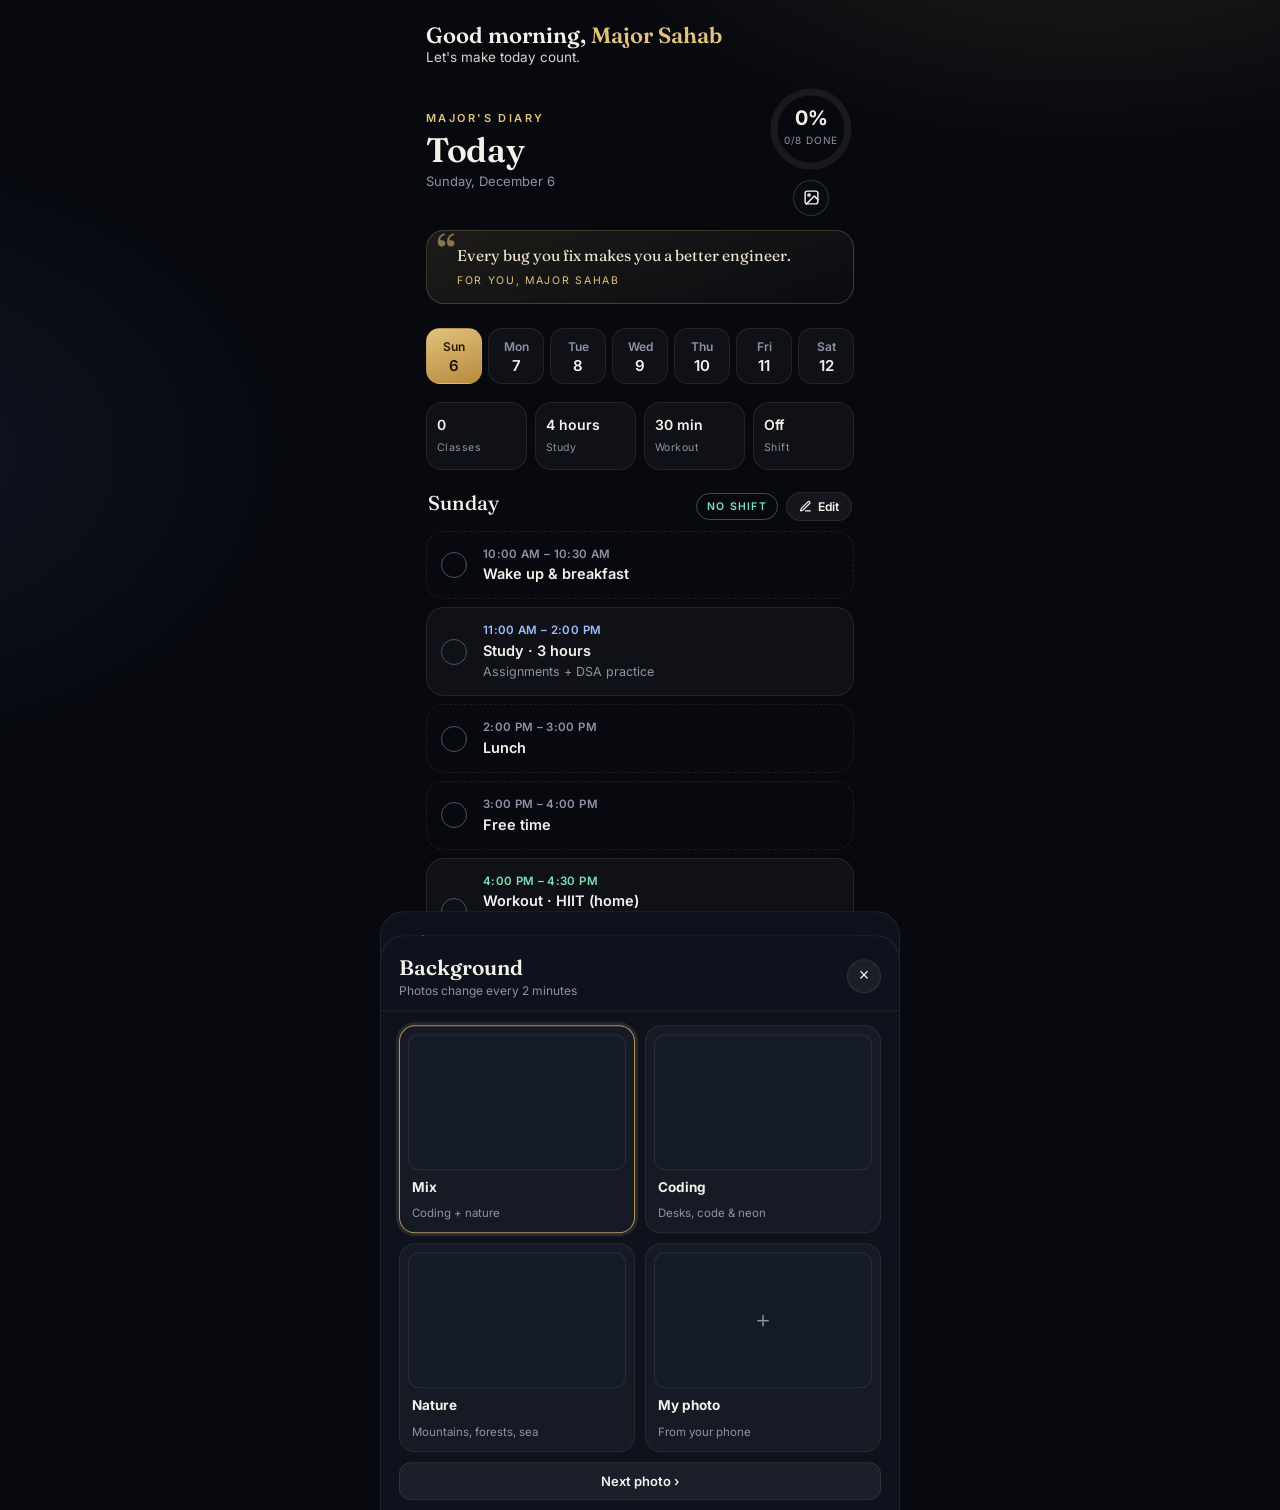
==== docs/index.html @ e431a3c9 "Move web app into docs/" ====
<!DOCTYPE html>
<html lang="en">
<head>
<meta charset="UTF-8">
<meta name="viewport" content="width=device-width,initial-scale=1,viewport-fit=cover">
<title>Major's Diary</title>
<meta name="description" content="Personal weekly routine — BSSE-5D classes, study, home workouts and shifts.">
<meta name="theme-color" content="#07090f">
<link rel="manifest" href="manifest.webmanifest">
<link rel="icon" href="icon.svg" type="image/svg+xml">
<link rel="apple-touch-icon" href="icon-192.png">
<link rel="preconnect" href="https://fonts.googleapis.com"><link rel="preconnect" href="https://fonts.gstatic.com" crossorigin>
<link href="https://fonts.googleapis.com/css2?family=Fraunces:opsz,wght@9..144,500;9..144,600&family=Inter:wght@400;500;600;700&display=swap" rel="stylesheet">
<style>
:root{--bg:#07090f;--s1:rgba(255,255,255,.035);--s2:rgba(255,255,255,.06);--line:rgba(255,255,255,.08);--ink:#f4f1ea;--mut:#8d93a5;--gold:#e2c27d;--gold2:#b8893e;--ok:#7ee0b4}
*{box-sizing:border-box;-webkit-tap-highlight-color:transparent}
html,body{margin:0;background:var(--bg);color:var(--ink);font:15px/1.45 Inter,system-ui,sans-serif}
body{min-height:100vh;background:radial-gradient(900px 500px at 85% -10%,rgba(226,194,125,.13),transparent 60%),radial-gradient(700px 500px at -10% 30%,rgba(90,110,180,.12),transparent 60%),var(--bg)}
.wrap{max-width:460px;margin:0 auto;padding:calc(22px + env(safe-area-inset-top)) 16px 40px}
header{display:flex;justify-content:space-between;align-items:center;gap:16px}
.eyebrow{font-size:11px;letter-spacing:.22em;text-transform:uppercase;color:var(--gold);font-weight:600}
h1{font-family:Fraunces,Georgia,serif;font-weight:600;font-size:34px;line-height:1.05;margin:6px 0 4px;letter-spacing:-.01em}
.date{color:var(--mut);font-size:13px}
.ring{position:relative;width:86px;height:86px;flex:none}
.ring svg{transform:rotate(-90deg)}.ring .v{position:absolute;inset:0;display:grid;place-items:center;text-align:center}
.ring b{font-size:20px;display:block;line-height:1}.ring span{font-size:10px;color:var(--mut);letter-spacing:.08em}
.ring circle{transition:stroke-dashoffset .6s cubic-bezier(.2,.8,.2,1)}
.days{display:grid;grid-template-columns:repeat(7,1fr);gap:6px;margin:24px 0 18px}
.day{appearance:none;border:1px solid var(--line);background:var(--s1);color:var(--mut);border-radius:14px;padding:10px 0 8px;font:600 12px Inter,sans-serif;cursor:pointer;position:relative;transition:.2s}
.day small{display:block;font-size:15px;color:var(--ink);font-weight:600;margin-top:2px}
.day.active{background:linear-gradient(160deg,var(--gold),var(--gold2));border-color:transparent;color:#2a1d05}.day.active small{color:#1a1204}
.day.today:not(.active)::after{content:"";position:absolute;bottom:5px;left:50%;width:4px;height:4px;margin-left:-2px;border-radius:9px;background:var(--gold)}
.stats{display:grid;grid-template-columns:repeat(4,1fr);gap:8px;margin-bottom:18px}
.stat{background:var(--s1);border:1px solid var(--line);border-radius:16px;padding:12px 10px}
.stat b{display:block;font-size:14px;font-weight:600;white-space:nowrap;overflow:hidden;text-overflow:ellipsis}.stat span{font-size:10.5px;color:var(--mut);letter-spacing:.04em}
.sec{display:flex;justify-content:space-between;align-items:baseline;margin:6px 2px 10px}
.sec h2{font-family:Fraunces,Georgia,serif;font-weight:500;font-size:20px;margin:0}
.tag{font-size:10.5px;letter-spacing:.12em;text-transform:uppercase;font-weight:600;padding:5px 10px;border-radius:99px;border:1px solid rgba(226,194,125,.35);color:var(--gold)}
.tag.off{border-color:rgba(126,224,180,.35);color:var(--ok)}
.list{display:flex;flex-direction:column;gap:8px}
.item{display:grid;grid-template-columns:30px 1fr;gap:12px;align-items:center;padding:14px;border-radius:18px;background:var(--s1);border:1px solid var(--line);cursor:pointer;transition:background .2s,transform .1s;user-select:none}
.item:active{transform:scale(.985)}.item:hover{background:var(--s2)}
.chk{width:26px;height:26px;border-radius:50%;border:1.5px solid #4a5168;display:grid;place-items:center;transition:.2s}
.chk svg{opacity:0;transform:scale(.5);transition:.2s}
.item.done .chk{background:linear-gradient(160deg,var(--gold),var(--gold2));border-color:transparent}.item.done .chk svg{opacity:1;transform:none}
.t{font-size:11.5px;color:var(--gold);font-weight:600;letter-spacing:.03em}
.n{font-weight:600;font-size:14.5px;margin-top:1px}.d{font-size:12.5px;color:var(--mut);margin-top:2px}
.item.done .n{color:var(--mut);text-decoration:line-through;text-decoration-color:rgba(226,194,125,.6)}
.note{margin-top:16px;padding:14px 16px;border-radius:18px;background:linear-gradient(160deg,rgba(226,194,125,.10),rgba(226,194,125,.03));border:1px solid rgba(226,194,125,.2);font-size:13px;color:#e9dcc0}
.note b{display:block;font-size:10.5px;letter-spacing:.18em;text-transform:uppercase;color:var(--gold);margin-bottom:4px}

.k-study .t{color:#9fbcff}.k-workout .t{color:#7ee0b4}.k-shift .t{color:#f2a3a3}.k-sleep .t{color:#b4a7f0}.k-life .t{color:var(--mut)}
.k-life{background:transparent;border-style:dashed}.k-workout .d{color:#b9c6c0}
.item.now{border-color:rgba(226,194,125,.55);box-shadow:0 0 0 3px rgba(226,194,125,.08),0 10px 30px rgba(0,0,0,.35)}
.t em{font-style:normal;margin-left:8px;padding:2px 7px;border-radius:99px;background:var(--gold);color:#1a1204;font-size:9.5px;letter-spacing:.12em;text-transform:uppercase}
.legend{display:flex;flex-wrap:wrap;gap:12px;justify-content:center;margin-top:18px;font-size:11px;color:var(--mut)}.legend i{display:inline-block;width:7px;height:7px;border-radius:9px;margin-right:5px;vertical-align:1px}
.sec .acts{display:flex;gap:8px;align-items:center}
.edit-btn{appearance:none;display:inline-flex;align-items:center;gap:6px;border:1px solid var(--line);background:var(--s2);color:var(--ink);border-radius:99px;padding:6px 12px;font:600 12px Inter,sans-serif;cursor:pointer}
.edit-btn svg{width:13px;height:13px}
.empty{padding:28px 16px;text-align:center;color:var(--mut);border:1px dashed var(--line);border-radius:18px;font-size:13.5px}
.sample{margin-top:16px;padding:14px 16px;border-radius:18px;background:linear-gradient(160deg,rgba(226,194,125,.10),rgba(226,194,125,.03));border:1px solid rgba(226,194,125,.22);font-size:13px;color:#e9dcc0;display:flex;gap:12px;align-items:center;justify-content:space-between}
.btn{appearance:none;border:0;border-radius:12px;padding:10px 14px;font:600 13px Inter,sans-serif;cursor:pointer}
.btn.gold{background:linear-gradient(160deg,var(--gold),var(--gold2));color:#1a1204}
.btn.ghost{background:var(--s2);color:var(--ink);border:1px solid var(--line)}
.btn.danger{background:transparent;color:#f2a3a3;border:1px solid rgba(242,163,163,.3)}
.sheet-bg{position:fixed;inset:0;background:rgba(3,4,8,.7);backdrop-filter:blur(6px);-webkit-backdrop-filter:blur(6px);display:none;z-index:10}
.sheet-bg.open{display:block}
.sheet{position:fixed;left:0;right:0;bottom:0;max-width:520px;margin:0 auto;max-height:92vh;display:flex;flex-direction:column;background:#0e121c;border:1px solid var(--line);border-bottom:0;border-radius:24px 24px 0 0;z-index:11;transform:translateY(105%);transition:transform .3s cubic-bezier(.2,.8,.2,1)}
.sheet.open{transform:none}
.sheet-h{padding:16px 18px 10px;display:flex;justify-content:space-between;align-items:center;border-bottom:1px solid var(--line)}
.sheet-h h3{margin:0;font-family:Fraunces,Georgia,serif;font-weight:600;font-size:21px}
.sheet-h small{display:block;color:var(--mut);font-size:12px}
.x{appearance:none;background:var(--s2);border:1px solid var(--line);color:var(--ink);width:34px;height:34px;border-radius:50%;font-size:18px;cursor:pointer}
.sheet-b{overflow:auto;padding:14px 18px;display:flex;flex-direction:column;gap:10px}
.erow{background:var(--s1);border:1px solid var(--line);border-radius:16px;padding:12px;display:grid;grid-template-columns:1fr 1fr 34px;gap:8px}
.erow input,.erow select{width:100%;min-width:0;background:#151a27;border:1px solid #262d40;color:var(--ink);border-radius:10px;padding:9px 10px;font:500 13.5px Inter,sans-serif;color-scheme:dark}
.erow input:focus,.erow select:focus{outline:none;border-color:rgba(226,194,125,.6)}
.erow .full{grid-column:1/3}.erow .del{grid-row:1;grid-column:3;appearance:none;border:0;background:transparent;color:#f2a3a3;font-size:18px;cursor:pointer}
.erow label{font-size:10px;color:var(--mut);letter-spacing:.08em;text-transform:uppercase;display:block;margin-bottom:3px}
.add{border:1px dashed rgba(226,194,125,.45);background:transparent;color:var(--gold)}
.copy{display:flex;flex-wrap:wrap;gap:6px;align-items:center;font-size:12px;color:var(--mut)}
.copy button{appearance:none;border:1px solid var(--line);background:var(--s1);color:var(--ink);border-radius:9px;padding:5px 9px;font:600 11.5px Inter,sans-serif;cursor:pointer}
.sheet-f{padding:12px 18px calc(14px + env(safe-area-inset-bottom));border-top:1px solid var(--line);display:flex;gap:8px;flex-wrap:wrap}
.sheet-f .sp{flex:1}
.toast{position:fixed;left:50%;bottom:24px;transform:translate(-50%,40px);opacity:0;background:#1c2231;border:1px solid var(--line);color:var(--ink);padding:10px 16px;border-radius:12px;font-size:13px;transition:.25s;z-index:20}
.toast.show{opacity:1;transform:translate(-50%,0)}

/* ---------- background photos ---------- */
.bg{position:fixed;inset:0;z-index:-1;overflow:hidden;background:var(--bg)}
.bgimg{position:absolute;inset:-4%;background-size:cover;background-position:center;opacity:0;transition:opacity 1.8s ease;animation:drift 40s ease-in-out infinite alternate}
.bgimg.on{opacity:1}
@keyframes drift{from{transform:scale(1) translate(0,0)}to{transform:scale(1.08) translate(-1.5%,-1%)}}
.bgshade{position:absolute;inset:0;background:linear-gradient(180deg,rgba(7,9,15,.35) 0%,rgba(7,9,15,.72) 30%,rgba(7,9,15,.9) 65%,rgba(7,9,15,.96) 100%)}
body.photo{background:transparent}
body.photo .stat,body.photo .day:not(.active),body.photo .item,body.photo .sample,body.photo .empty{background:rgba(12,15,24,.55);-webkit-backdrop-filter:blur(14px) saturate(1.2);backdrop-filter:blur(14px) saturate(1.2);border-color:rgba(255,255,255,.1)}
body.photo .k-life{background:rgba(12,15,24,.35)}
body.photo h1,body.photo .eyebrow,body.photo .date{text-shadow:0 2px 16px rgba(0,0,0,.6)}
.hbtns{display:flex;flex-direction:column;align-items:center;gap:8px}
.icon-btn{appearance:none;width:36px;height:36px;border-radius:50%;border:1px solid rgba(255,255,255,.16);background:rgba(12,15,24,.5);-webkit-backdrop-filter:blur(10px);backdrop-filter:blur(10px);color:var(--ink);display:grid;place-items:center;cursor:pointer}
.icon-btn svg{width:17px;height:17px}
.opts{display:grid;grid-template-columns:1fr 1fr;gap:10px}
.opt{display:flex;flex-direction:column;gap:8px;padding:8px;border-radius:16px;border:1px solid var(--line);background:var(--s1);cursor:pointer;text-align:left;color:var(--ink);font:inherit;width:100%}
.opt.sel{border-color:rgba(226,194,125,.75);box-shadow:0 0 0 3px rgba(226,194,125,.12)}
.opt .th{width:100%;aspect-ratio:16/10;border-radius:11px;background:#151a27 center/cover;border:1px solid var(--line);display:grid;place-items:center;color:var(--mut);font-size:22px}
.opt b{display:block;font-size:13.5px;padding:0 4px}.opt span{display:block;font-size:11.5px;color:var(--mut);padding:0 4px 2px}
.urlrow{display:flex;gap:8px}.urlrow input{flex:1;min-width:0;background:#151a27;border:1px solid #262d40;color:var(--ink);border-radius:10px;padding:10px;font:500 13.5px Inter,sans-serif}
.hint{font-size:12px;color:var(--mut);text-align:center}
.credit{opacity:.7}

.greet{margin:0 0 18px;font-size:13.5px;color:#d9d4c7}
.greet b{font-family:Fraunces,Georgia,serif;font-weight:600;font-size:22px;color:var(--ink);display:block;line-height:1.2;cursor:pointer}
.greet b span{color:var(--gold)}
.quote{margin:14px 0 4px;padding:14px 16px 14px 18px;border-radius:18px;border:1px solid rgba(226,194,125,.22);background:linear-gradient(160deg,rgba(226,194,125,.10),rgba(226,194,125,.02));position:relative;cursor:pointer;transition:opacity .5s}
.quote::before{content:"\201C";position:absolute;top:-6px;left:10px;font:600 42px Fraunces,Georgia,serif;color:var(--gold);opacity:.55}
.quote p{margin:0;padding-left:12px;font-family:Fraunces,Georgia,serif;font-size:15.5px;line-height:1.45;color:#f1e7d0}
.quote small{display:block;padding-left:12px;margin-top:6px;font-size:10.5px;letter-spacing:.16em;text-transform:uppercase;color:var(--gold)}
body.photo .quote{background:rgba(12,15,24,.5);-webkit-backdrop-filter:blur(14px);backdrop-filter:blur(14px)}
body.photo .greet b{text-shadow:0 2px 18px rgba(0,0,0,.7)}
footer{text-align:center;color:#5d6377;font-size:11.5px;margin-top:26px}
</style>
</head>
<body>
<div class="bg" aria-hidden="true"><div class="bgimg" id="bgA"></div><div class="bgimg" id="bgB"></div><div class="bgshade"></div></div>
<main class="wrap">
  <div class="greet" id="greet"><b id="hello"></b><span id="helloSub"></span></div>
  <header>
    <div>
      <div class="eyebrow">Major's Diary</div>
      <h1 id="title">Today</h1>
      <div class="date" id="date"></div>
    </div>
    <div class="hbtns">
    <div class="ring" aria-label="Progress">
      <svg width="86" height="86" viewBox="0 0 86 86"><defs><linearGradient id="gg" x1="0" y1="0" x2="1" y2="1"><stop offset="0" stop-color="#f3dca2"/><stop offset="1" stop-color="#b8893e"/></linearGradient></defs>
        <circle cx="43" cy="43" r="37" fill="none" stroke="rgba(255,255,255,.07)" stroke-width="7"/>
        <circle id="arc" cx="43" cy="43" r="37" fill="none" stroke="url(#gg)" stroke-width="7" stroke-linecap="round" stroke-dasharray="232.5" stroke-dashoffset="232.5"/></svg>
      <div class="v"><div><b id="pct">0%</b><span id="cnt">0/0</span></div></div>
    </div>
      <button class="icon-btn" id="bgBtn" aria-label="Change background"><svg viewBox="0 0 24 24" fill="none" stroke="currentColor" stroke-width="2" stroke-linecap="round" stroke-linejoin="round"><rect x="3" y="3" width="18" height="18" rx="3"/><circle cx="8.5" cy="8.5" r="1.6"/><path d="M21 15l-5-5L5 21"/></svg></button>
    </div>
  </header>

  <div class="quote" id="quote" title="Tap for another"><p id="qText"></p><small>For you, <span id="qName"></span></small></div>

  <nav class="days" id="days" aria-label="Choose day"></nav>

  <section class="stats">
    <div class="stat"><b id="sClasses">–</b><span>Classes</span></div>
    <div class="stat"><b id="sStudy">–</b><span>Study</span></div>
    <div class="stat"><b id="sWork">–</b><span>Workout</span></div>
    <div class="stat"><b id="sShift">–</b><span>Shift</span></div>
  </section>

  <div class="sec"><h2 id="dayName"></h2><div class="acts"><span class="tag" id="tag"></span><button class="edit-btn" id="editBtn" aria-label="Edit this day"><svg viewBox="0 0 24 24" fill="none" stroke="currentColor" stroke-width="2.2" stroke-linecap="round" stroke-linejoin="round"><path d="M12 20h9"/><path d="M16.5 3.5a2.1 2.1 0 013 3L7 19l-4 1 1-4z"/></svg>Edit</button></div></div>
  <div class="list" id="list"></div>
  
  <div class="sample" id="sample"><div>This is a sample routine. Make it yours — edit any day or start from scratch.</div><div style="display:flex;flex-direction:column;gap:6px"><button class="btn gold" id="makeMine">Edit</button><button class="btn ghost" id="blank">Start blank</button></div></div>
  <div class="legend"><span><i style="background:#e2c27d"></i>Class</span><span><i style="background:#9fbcff"></i>Study</span><span><i style="background:#7ee0b4"></i>Workout</span><span><i style="background:#f2a3a3"></i>Shift</span><span><i style="background:#b4a7f0"></i>Sleep</span></div>
  <footer>Tap an item to mark it done · everything is saved on this device<br><span class="credit" id="credit">Photos from Unsplash</span></footer>
</main>

<div class="sheet-bg" id="sheetBg"></div>
<section class="sheet" id="sheet" role="dialog" aria-modal="true" aria-labelledby="edTitle">
  <div class="sheet-h"><div><h3 id="edTitle">Edit</h3><small>Add, change or remove items for this day</small></div><button class="x" id="closeEd" aria-label="Close">×</button></div>
  <div class="sheet-b">
    <div id="rows"></div>
    <button class="btn add" id="addRow">+ Add item</button>
    <div class="copy" id="copyDays"></div>
  </div>
  <div class="sheet-f">
    <button class="btn danger" id="resetAll">Reset to sample</button>
    <button class="btn ghost" id="clearDay">Clear day</button>
    <span class="sp"></span>
    <button class="btn gold" id="saveEd">Save</button>
  </div>
</section>
<div class="sheet-bg" id="bgSheetBg"></div>
<section class="sheet" id="bgSheet" role="dialog" aria-modal="true" aria-labelledby="bgTitle">
  <div class="sheet-h"><div><h3 id="bgTitle">Background</h3><small>Photos change every 2 minutes</small></div><button class="x" id="bgClose" aria-label="Close">×</button></div>
  <div class="sheet-b">
    <div class="opts">
      <button class="opt" data-mode="mix"><div class="th" id="thMix"></div><b>Mix</b><span>Coding + nature</span></button>
      <button class="opt" data-mode="coding"><div class="th" id="thCoding"></div><b>Coding</b><span>Desks, code &amp; neon</span></button>
      <button class="opt" data-mode="nature"><div class="th" id="thNature"></div><b>Nature</b><span>Mountains, forests, sea</span></button>
      <button class="opt" data-mode="custom"><div class="th" id="thCustom">＋</div><b>My photo</b><span>From your phone</span></button>
    </div>
    <button class="btn ghost" id="nextPhoto">Next photo ›</button>
    <input type="file" id="bgFile" accept="image/*" hidden>
    <div class="urlrow"><input id="bgUrl" type="url" placeholder="…or paste an image link"><button class="btn gold" id="bgUrlGo">Use</button></div>
    <button class="btn ghost" data-mode="none" id="plainBtn">Plain dark background</button>
    <div class="hint">Your choice is saved on this device</div>
  </div>
</section>
<div class="toast" id="toast"></div>


<script>
const SAMPLE = [{"name":"Monday","items":[{"s":480,"e":500,"n":"Wake up & get ready","d":"Uni is next door — no rush","k":"life"},{"s":510,"e":570,"n":"Web Engineering","d":"Muniba Bibi · A83-131","k":"class"},{"s":570,"e":630,"n":"Data Structure & Algorithm","d":"Fawad Ali Shah · A83-010","k":"class"},{"s":630,"e":690,"n":"Breakfast + DSA recap","d":"Free slot — eat, then 30 min recap","k":"life"},{"s":690,"e":810,"n":"Operating System Lab","d":"Malik Ihtashim Asif · LAB A83-133","k":"class"},{"s":810,"e":870,"n":"Computer Org. & Assembly","d":"Mehwish Malik · A82 Hall-217A","k":"class"},{"s":870,"e":930,"n":"Design & Analysis of Algorithm","d":"Shahid Akbar · A83-223","k":"class"},{"s":930,"e":990,"n":"Lunch + rest","d":"Recharge after a long class day","k":"life"},{"s":1020,"e":1080,"n":"Study · 1 hour","d":"Review today's lectures","k":"study"},{"s":1110,"e":1150,"n":"Workout · Upper body (home)","d":"Push-ups 4×12 · Pike push-ups 3×10 · Chair dips 3×12 · Plank 3×45s","k":"workout"},{"s":1200,"e":1230,"n":"Dinner","d":"","k":"life"},{"s":1260,"e":1320,"n":"Free time + prep for Tuesday","d":"Bag, notes, lab manual","k":"life"},{"s":1380,"e":1910,"n":"Sleep","d":"No shift tonight — full night's rest","k":"sleep"}]},{"name":"Tuesday","items":[{"s":470,"e":500,"n":"Wake up & get ready","d":"","k":"life"},{"s":510,"e":690,"n":"Data Structure & Algorithm Lab","d":"Fawad Ali Shah · LAB A83-016","k":"class"},{"s":690,"e":735,"n":"Brunch","d":"","k":"life"},{"s":735,"e":795,"n":"Study · 1 hour","d":"DSA lab follow-up","k":"study"},{"s":810,"e":870,"n":"Computer Org. & Assembly","d":"Mehwish Malik · A83-130","k":"class"},{"s":870,"e":930,"n":"Agile Software Development","d":"Sonia Rafaqat · A83-223","k":"class"},{"s":945,"e":1020,"n":"Nap","d":"Sleep bank before the night shift","k":"sleep"},{"s":1020,"e":1035,"n":"Mobility · 15 min","d":"Neck, shoulder & hip mobility · hamstring + back stretch","k":"workout"},{"s":1035,"e":1060,"n":"Meal","d":"Eat before the shift starts","k":"life"},{"s":1065,"e":1560,"n":"Work shift (from home)","d":"Work from home","k":"shift"},{"s":1575,"e":1980,"n":"Sleep","d":"","k":"sleep"}]},{"name":"Wednesday","items":[{"s":540,"e":565,"n":"Wake up & breakfast","d":"","k":"life"},{"s":570,"e":630,"n":"Operating System","d":"Malik Ihtashim Asif · A82 Hall-217A","k":"class"},{"s":630,"e":690,"n":"Data Structure & Algorithm","d":"Fawad Ali Shah · A83-010","k":"class"},{"s":690,"e":735,"n":"Lunch","d":"","k":"life"},{"s":735,"e":795,"n":"Study · 1 hour","d":"Short and focused — recovery day","k":"study"},{"s":810,"e":870,"n":"Design & Analysis of Algorithm","d":"Shahid Akbar · A83-131","k":"class"},{"s":870,"e":990,"n":"Computer Org. & Assembly Lab","d":"Mehwish Malik · Hitech Lab-01","k":"class"},{"s":995,"e":1040,"n":"Power nap","d":"Rest day — no workout","k":"sleep"},{"s":1040,"e":1060,"n":"Meal","d":"","k":"life"},{"s":1065,"e":1560,"n":"Work shift (from home)","d":"Work from home","k":"shift"},{"s":1575,"e":2010,"n":"Sleep","d":"","k":"sleep"}]},{"name":"Thursday","items":[{"s":570,"e":590,"n":"Wake up & breakfast","d":"","k":"life"},{"s":590,"e":620,"n":"Study · 30 min","d":"Quick review before class","k":"study"},{"s":630,"e":690,"n":"Operating System","d":"Malik Ihtashim Asif · A83-130","k":"class"},{"s":690,"e":810,"n":"Web Engineering Lab","d":"Muniba Bibi · LAB A83-005","k":"class"},{"s":810,"e":870,"n":"Agile Software Development","d":"Sonia Rafaqat · A83-132","k":"class"},{"s":870,"e":930,"n":"Design & Analysis of Algorithm","d":"Shahid Akbar · A83-132","k":"class"},{"s":930,"e":960,"n":"Lunch","d":"","k":"life"},{"s":975,"e":1015,"n":"Workout · Lower body (home)","d":"Squats 4×20 · Lunges 3×12/leg · Glute bridges 3×15 · Wall sit 3×45s","k":"workout"},{"s":1020,"e":1060,"n":"Shower + meal","d":"","k":"life"},{"s":1065,"e":1560,"n":"Work shift (from home)","d":"Work from home","k":"shift"},{"s":1575,"e":2025,"n":"Sleep","d":"","k":"sleep"}]},{"name":"Friday","items":[{"s":585,"e":620,"n":"Wake up & breakfast","d":"","k":"life"},{"s":630,"e":690,"n":"Web Engineering","d":"Muniba Bibi · A83-223","k":"class"},{"s":690,"e":750,"n":"Data Structure & Algorithm","d":"Fawad Ali Shah · A83-007","k":"class"},{"s":750,"e":810,"n":"Lunch + break","d":"","k":"life"},{"s":810,"e":930,"n":"Agile Software Development Lab","d":"Sonia Rafaqat · LAB A83-004","k":"class"},{"s":930,"e":990,"n":"Study · 1 hour","d":"Week's notes + pending assignments","k":"study"},{"s":995,"e":1015,"n":"Workout · Core (home)","d":"Crunches 3×20 · Leg raises 3×12 · Mountain climbers 3×30s · Side plank 2×30s","k":"workout"},{"s":1020,"e":1060,"n":"Rest + meal","d":"","k":"life"},{"s":1065,"e":1560,"n":"Work shift (from home)","d":"Work from home","k":"shift"},{"s":1575,"e":2040,"n":"Sleep","d":"","k":"sleep"}]},{"name":"Saturday","items":[{"s":600,"e":630,"n":"Wake up & breakfast","d":"","k":"life"},{"s":660,"e":830,"n":"Deep study · 3 hours","d":"3 × 50 min blocks with 10 min breaks","k":"study"},{"s":840,"e":900,"n":"Lunch","d":"","k":"life"},{"s":900,"e":960,"n":"Errands / free time","d":"","k":"life"},{"s":960,"e":1005,"n":"Workout · Full body (home)","d":"4 rounds: 10 burpees · 15 push-ups · 20 squats · 30 jumping jacks · 40s plank","k":"workout"},{"s":1020,"e":1060,"n":"Shower + meal","d":"","k":"life"},{"s":1065,"e":1560,"n":"Work shift (from home)","d":"Work from home","k":"shift"},{"s":1575,"e":2040,"n":"Sleep","d":"","k":"sleep"}]},{"name":"Sunday","items":[{"s":600,"e":630,"n":"Wake up & breakfast","d":"","k":"life"},{"s":660,"e":840,"n":"Study · 3 hours","d":"Assignments + DSA practice","k":"study"},{"s":840,"e":900,"n":"Lunch","d":"","k":"life"},{"s":900,"e":960,"n":"Free time","d":"","k":"life"},{"s":960,"e":990,"n":"Workout · HIIT (home)","d":"5 min warm-up · 20 min HIIT (40s on / 20s off) · 5 min stretch","k":"workout"},{"s":1020,"e":1080,"n":"Weekly review","d":"Plan the week, check deadlines","k":"study"},{"s":1200,"e":1230,"n":"Dinner","d":"","k":"life"},{"s":1350,"e":1920,"n":"Sleep","d":"Early night — 8:30 AM class tomorrow","k":"sleep"}]}];
const short = ["Mon","Tue","Wed","Thu","Fri","Sat","Sun"];
const NAMES = ["Monday","Tuesday","Wednesday","Thursday","Friday","Saturday","Sunday"];
const TYPES = [["class","Class"],["study","Study"],["workout","Workout"],["shift","Work / shift"],["sleep","Sleep / nap"],["life","Other"]];
const ROUTINE_KEY = "md-routine";
const todayIdx = (new Date().getDay() + 6) % 7;
let sel = todayIdx;
const $ = id => document.getElementById(id);
const esc = s => String(s ?? "").replace(/[&<>"']/g, c => ({ "&": "&amp;", "<": "&lt;", ">": "&gt;", '"': "&quot;", "'": "&#39;" }[c]));
const check = '<svg width="14" height="14" viewBox="0 0 24 24"><path d="M5 12.5l4.5 4.5L19 7.5" fill="none" stroke="#1a1204" stroke-width="3" stroke-linecap="round" stroke-linejoin="round"/></svg>';

/* ---------- storage ---------- */
function get(k, f){ try { const v = localStorage.getItem(k); return v ? JSON.parse(v) : f; } catch(e){ return f; } }
function put(k, v){ try { v === null ? localStorage.removeItem(k) : localStorage.setItem(k, JSON.stringify(v)); } catch(e){} }
let custom = get(ROUTINE_KEY, null);
let week = custom || SAMPLE;

function syncNative(){
  try { if (window.MajorsDiary) window.MajorsDiary.saveRoutine(custom ? JSON.stringify(custom) : ""); } catch(e){}
}
function saveWeek(w){
  custom = w; week = w || SAMPLE; put(ROUTINE_KEY, w); syncNative();
}

/* ---------- time helpers ---------- */
function fmt(m){ const h = Math.floor(m / 60) % 24, mm = m % 60; return (h % 12 || 12) + ":" + String(mm).padStart(2, "0") + " " + (h < 12 ? "AM" : "PM"); }
function range(it){ return it.e != null ? fmt(it.s) + " – " + fmt(it.e) : fmt(it.s); }
function toInput(m){ const h = Math.floor(m / 60) % 24; return String(h).padStart(2, "0") + ":" + String(m % 60).padStart(2, "0"); }
function fromInput(v){ if (!v) return null; const [h, m] = v.split(":").map(Number); return h * 60 + m; }
function dur(m){ if (!m) return null; if (m < 60) return m + " min"; const h = m / 60; return (Number.isInteger(h) ? h : h.toFixed(1)) + (h === 1 ? " hour" : " hours"); }
function nowMin(){ const n = new Date(); const m = n.getHours() * 60 + n.getMinutes(); return m < 360 ? m + 1440 : m; }

/* Rolling week: today first, then the next 6 days. */
function dateOf(i){ const d = new Date(); d.setDate(d.getDate() + ((i - todayIdx + 7) % 7)); return d; }
function doneKey(i){ const d = dateOf(i); return "md-" + d.getFullYear() + "-" + (d.getMonth() + 1) + "-" + d.getDate(); }

/* ---------- main view ---------- */
[0,1,2,3,4,5,6].map(k => (todayIdx + k) % 7).forEach(i => {
  const s = short[i];
  const b = document.createElement("button");
  b.dataset.i = i;
  b.className = "day" + (i === todayIdx ? " today" : "");
  b.innerHTML = s + "<small>" + dateOf(i).getDate() + "</small>";
  b.onclick = () => { sel = i; render(); };
  $("days").appendChild(b);
});

function render(){
  const day = week[sel] || { items: [] }, list = day.items, k = doneKey(sel), done = get(k, []);
  let cur = -1;
  if (sel === todayIdx) { const m = nowMin(); list.forEach((it, i) => { if (it.s <= m) cur = i; }); }
  document.querySelectorAll(".day").forEach(b => b.classList.toggle("active", +b.dataset.i === sel));
  $("title").textContent = sel === todayIdx ? "Today" : NAMES[sel];
  $("date").textContent = new Intl.DateTimeFormat(undefined, { weekday: "long", day: "numeric", month: "long" }).format(dateOf(sel));
  $("dayName").textContent = NAMES[sel];

  const sum = t => list.filter(i => i.k === t && i.e != null).reduce((a, i) => a + (i.e - i.s), 0);
  const shift = list.find(i => i.k === "shift");
  $("sClasses").textContent = list.filter(i => i.k === "class").length;
  $("sStudy").textContent = dur(sum("study")) || "–";
  $("sWork").textContent = dur(sum("workout")) || "Rest";
  $("sShift").textContent = shift ? fmt(shift.s) : "Off";
  $("tag").textContent = shift ? "Shift day" : "No shift";
  $("tag").className = "tag" + (shift ? "" : " off");

  $("list").innerHTML = list.length ? list.map((it, i) =>
    `<div class="item k-${esc(it.k)}${done.includes(i) ? " done" : ""}${i === cur ? " now" : ""}" data-i="${i}" role="checkbox" aria-checked="${done.includes(i)}" tabindex="0">
      <div class="chk">${check}</div>
      <div><div class="t">${range(it)}${i === cur ? "<em>Now</em>" : ""}</div><div class="n">${esc(it.n)}</div>${it.d ? `<div class="d">${esc(it.d)}</div>` : ""}</div>
    </div>`).join("")
    : `<div class="empty">Nothing planned for ${NAMES[sel]} yet.<br><br><button class="btn gold" onclick="openEditor()">+ Add your first item</button></div>`;

  document.querySelectorAll(".item").forEach(el => {
    const toggle = () => { const i = +el.dataset.i, c = get(k, []), j = c.indexOf(i); j < 0 ? c.push(i) : c.splice(j, 1); put(k, c); render(); };
    el.onclick = toggle;
    el.onkeydown = e => { if (e.key === "Enter" || e.key === " ") { e.preventDefault(); toggle(); } };
  });

  const n = done.filter(i => i < list.length).length, total = list.length || 1;
  $("pct").textContent = Math.round(n / total * 100) + "%";
  $("cnt").textContent = n + "/" + list.length + " DONE";
  $("arc").style.strokeDashoffset = 232.5 * (1 - n / total);
  $("sample").style.display = custom ? "none" : "flex";
}

/* ---------- editor ---------- */
let draft = [];
function openEditor(){
  draft = JSON.parse(JSON.stringify((week[sel] || { items: [] }).items));
  $("edTitle").textContent = "Edit " + NAMES[sel];
  $("copyDays").innerHTML = "Copy to: " + short.map((s, i) => i === sel ? "" : `<button data-c="${i}">${s}</button>`).join("");
  $("copyDays").querySelectorAll("button").forEach(b => b.onclick = () => copyTo(+b.dataset.c));
  drawRows();
  $("sheetBg").classList.add("open"); $("sheet").classList.add("open");
  document.body.style.overflow = "hidden";
}
function closeEditor(){
  $("sheetBg").classList.remove("open"); $("sheet").classList.remove("open");
  document.body.style.overflow = "";
}
function drawRows(){
  $("rows").innerHTML = draft.map((it, i) => `
    <div class="erow" data-i="${i}">
      <div><label>Start</label><input type="time" data-f="s" value="${toInput(it.s)}"></div>
      <div><label>End</label><input type="time" data-f="e" value="${it.e != null ? toInput(it.e) : ""}"></div>
      <div class="full"><select data-f="k">${TYPES.map(([v, l]) => `<option value="${v}"${v === it.k ? " selected" : ""}>${l}</option>`).join("")}</select></div>
      <button class="del" data-del="${i}" aria-label="Remove">✕</button>
      <div class="full"><input data-f="n" placeholder="What? e.g. Web Engineering" value="${esc(it.n)}"></div>
      <div class="full"><input data-f="d" placeholder="Details (optional) e.g. Room A83-131" value="${esc(it.d)}"></div>
    </div>`).join("") || `<div class="empty">No items. Tap “Add item” to start.</div>`;
  $("rows").querySelectorAll("[data-del]").forEach(b => b.onclick = () => { readRows(); draft.splice(+b.dataset.del, 1); drawRows(); });
}
function readRows(){
  draft = [...$("rows").querySelectorAll(".erow")].map(r => {
    const v = f => r.querySelector(`[data-f="${f}"]`).value;
    let s = fromInput(v("s")) ?? 480, e = fromInput(v("e"));
    if (s < 300) s += 1440;               // after midnight (e.g. 2:15 AM) belongs to the night
    if (e != null) while (e <= s) e += 1440;
    return { s, e, n: v("n").trim(), d: v("d").trim(), k: v("k") };
  });
}
function addRow(){
  readRows();
  const last = draft[draft.length - 1];
  const s = last && last.e != null && last.e < 1440 ? last.e : 720;
  draft.push({ s, e: s + 60, n: "", d: "", k: "class" });
  drawRows();
  const rows = $("rows").querySelectorAll('[data-f="n"]'); rows[rows.length - 1]?.focus();
}
function currentWeek(){ return JSON.parse(JSON.stringify(custom || SAMPLE)); }
function commit(items, dayIdx){
  const w = currentWeek();
  w[dayIdx].items = items.filter(i => i.n).sort((a, b) => a.s - b.s);
  put(doneKey(dayIdx), null);
  saveWeek(w);
}
function saveEditor(){
  readRows();
  if (draft.some(i => !i.n)) { if (!confirm("Items without a name will be removed. Continue?")) return; }
  commit(draft, sel); closeEditor(); render(); toast("Saved ✓");
}
function copyTo(i){
  readRows(); commit(draft, sel); commit(draft, i); render(); toast("Copied to " + NAMES[i]);
}
function clearDay(){ draft = []; drawRows(); }
function startBlank(){
  if (!confirm("Start a blank routine? The sample schedule will be removed from this device.")) return;
  saveWeek(NAMES.map(name => ({ name, items: [] }))); render(); openEditor();
}
function resetSample(){
  if (!confirm("Reset to the sample routine? Your own routine will be removed.")) return;
  saveWeek(null); closeEditor(); render(); toast("Sample routine restored");
}
function toast(t){ const el = $("toast"); el.textContent = t; el.classList.add("show"); clearTimeout(toast.t); toast.t = setTimeout(() => el.classList.remove("show"), 1800); }

$("editBtn").onclick = openEditor;
$("sheetBg").onclick = closeEditor;
$("closeEd").onclick = closeEditor;
$("addRow").onclick = addRow;
$("saveEd").onclick = saveEditor;
$("clearDay").onclick = clearDay;
$("resetAll").onclick = resetSample;
$("makeMine").onclick = openEditor;
$("blank").onclick = startBlank;

/* ---------- background ---------- */
const PHOTOS = { coding: ["1550745165-9bc0b252726f", "1603302576837-37561b2e2302", "1614624532983-4ce03382d63d", "1593062096033-9a26b09da705", "1531297484001-80022131f5a1", "1633356122544-f134324a6cee", "1585079542156-2755d9c8a094", "1547082299-de196ea013d6", "1607705703571-c5a8695f18f6", "1451187580459-43490279c0fa", "1580927752452-89d86da3fa0a", "1607799279861-4dd421887fb3", "1600132806370-bf17e65e942f", "1544256718-3bcf237f3974", "1619410283995-43d9134e7656", "1636955779321-819753cd1741", "1550439062-609e1531270e", "1623479322729-28b25c16b011", "1566837945700-30057527ade0", "1550751827-4bd374c3f58b", "1608306448197-e83633f1261c", "1555066931-4365d14bab8c", "1488229297570-58520851e868"], nature: ["1519681393784-d120267933ba", "1470071459604-3b5ec3a7fe05", "1506905925346-21bda4d32df4", "1441974231531-c6227db76b6e", "1472214103451-9374bd1c798e", "1501785888041-af3ef285b470", "1500534314209-a25ddb2bd429", "1469474968028-56623f02e42e", "1447752875215-b2761acb3c5d", "1433086966358-54859d0ed716", "1464822759023-fed622ff2c3b", "1426604966848-d7adac402bff", "1475924156734-496f6cac6ec1", "1518837695005-2083093ee35b", "1505142468610-359e7d316be0", "1531366936337-7c912a4589a7", "1483728642387-6c3bdd6c93e5", "1490730141103-6cac27aaab94", "1439066615861-d1af74d74000", "1502082553048-f009c37129b9", "1511497584788-876760111969", "1448375240586-882707db888b"] };
PHOTOS.mix = PHOTOS.coding.flatMap((c, i) => [c, PHOTOS.nature[i]].filter(Boolean)).concat(PHOTOS.nature.slice(PHOTOS.coding.length));
const BG_KEY = "md-bg", ROTATE_MS = 2 * 60 * 1000;
let bg = get(BG_KEY, { mode: "mix" }), bgFront = "bgA", bgTimer = null, bgLast = 0;
const bgPos = {};
const photoUrl = (id, w) => `https://images.unsplash.com/photo-${id}?auto=format&fit=crop&w=${w}&q=72`;
const bgWidth = () => Math.min(1800, Math.round(Math.max(innerWidth, innerHeight * .75) * (devicePixelRatio || 1)));
const isSet = m => m === "mix" || m === "coding" || m === "nature";

function showBg(url){
  if (!url) { $("bgA").classList.remove("on"); $("bgB").classList.remove("on"); document.body.classList.remove("photo"); return; }
  const img = new Image();
  img.onload = () => {
    const back = bgFront === "bgA" ? "bgB" : "bgA";
    $(back).style.backgroundImage = 'url("' + url.replace(/"/g, "%22") + '")';
    $(back).classList.add("on"); $(bgFront).classList.remove("on");
    bgFront = back; document.body.classList.add("photo");
  };
  img.src = url;
}
function nextPhoto(){
  const list = PHOTOS[bg.mode]; if (!list) return;
  if (bgPos[bg.mode] == null) bgPos[bg.mode] = Math.floor(Math.random() * list.length);
  else bgPos[bg.mode] = (bgPos[bg.mode] + 1) % list.length;
  bgLast = Date.now();
  showBg(photoUrl(list[bgPos[bg.mode]], bgWidth()));
  new Image().src = photoUrl(list[(bgPos[bg.mode] + 1) % list.length], bgWidth());
}
function applyBg(){
  clearInterval(bgTimer);
  document.querySelectorAll("#bgSheet [data-mode]").forEach(o => o.classList.toggle("sel", o.dataset.mode === bg.mode));
  $("nextPhoto").style.display = isSet(bg.mode) ? "" : "none";
  $("credit").style.display = isSet(bg.mode) ? "" : "none";
  if (isSet(bg.mode)) { nextPhoto(); bgTimer = setInterval(() => { if (!document.hidden) nextPhoto(); }, ROTATE_MS); }
  else if (bg.mode === "custom" && bg.src) showBg(bg.src);
  else showBg(null);
}
function setBg(v){
  bg = v;
  try { localStorage.setItem(BG_KEY, JSON.stringify(v)); } catch(e) { toast("Photo too large to save — try a smaller one"); }
  applyBg();
}
document.addEventListener("visibilitychange", () => { if (!document.hidden && isSet(bg.mode) && Date.now() - bgLast > ROTATE_MS) nextPhoto(); });

function shrink(file){
  return new Promise((res, rej) => {
    const r = new FileReader();
    r.onload = () => {
      const im = new Image();
      im.onload = () => {
        const k = Math.min(1, 1600 / Math.max(im.width, im.height));
        const c = document.createElement("canvas");
        c.width = Math.round(im.width * k); c.height = Math.round(im.height * k);
        c.getContext("2d").drawImage(im, 0, 0, c.width, c.height);
        res(c.toDataURL("image/jpeg", .82));
      };
      im.onerror = rej; im.src = r.result;
    };
    r.onerror = rej; r.readAsDataURL(file);
  });
}
function thumb(id, list){ $(id).style.backgroundImage = 'url("' + photoUrl(list[Math.floor(Math.random() * list.length)], 300) + '")'; }
function setCustomThumb(){ const t = $("thCustom"); t.style.backgroundImage = bg.src ? 'url("' + bg.src + '")' : ""; t.textContent = bg.src ? "" : "＋"; }
function openBg(){
  thumb("thMix", PHOTOS.mix); thumb("thCoding", PHOTOS.coding); thumb("thNature", PHOTOS.nature); setCustomThumb();
  applySel(); $("bgSheetBg").classList.add("open"); $("bgSheet").classList.add("open"); document.body.style.overflow = "hidden";
}
function applySel(){ document.querySelectorAll("#bgSheet [data-mode]").forEach(o => o.classList.toggle("sel", o.dataset.mode === bg.mode)); }
function closeBg(){ $("bgSheetBg").classList.remove("open"); $("bgSheet").classList.remove("open"); document.body.style.overflow = ""; }
$("bgBtn").onclick = openBg; $("bgClose").onclick = closeBg; $("bgSheetBg").onclick = closeBg;
$("nextPhoto").onclick = nextPhoto;
document.querySelectorAll("#bgSheet [data-mode]").forEach(o => o.onclick = () => {
  const m = o.dataset.mode;
  if (m === "custom") { $("bgFile").click(); if (bg.src) setBg({ mode: "custom", src: bg.src }); return; }
  setBg({ mode: m, src: bg.src });
  toast(m === "none" ? "Plain background" : m[0].toUpperCase() + m.slice(1) + " photos on");
});
$("bgFile").onchange = async e => {
  const f = e.target.files[0]; if (!f) return;
  try { const src = await shrink(f); setBg({ mode: "custom", src }); setCustomThumb(); applySel(); toast("Your photo is set ✓"); }
  catch(err) { toast("Couldn't read that image"); }
  e.target.value = "";
};
$("bgUrlGo").onclick = () => {
  const u = $("bgUrl").value.trim();
  if (!/^https?:\/\//i.test(u)) { toast("Paste a full https:// image link"); return; }
  const t = new Image();
  t.onload = () => { setBg({ mode: "custom", src: u }); setCustomThumb(); applySel(); toast("Your photo is set ✓"); };
  t.onerror = () => toast("That link isn't an image");
  t.src = u;
};
applyBg();

/* ---------- greeting & quote ---------- */
const QUOTES = [
  "Discipline today, freedom tomorrow. Keep going.",
  "One focused hour beats a distracted day.",
  "Small steps every day build big careers.",
  "Code a little, learn a lot, rest well.",
  "You don't need motivation — you need a routine. You have one.",
  "Every bug you fix makes you a better engineer.",
  "Consistency is your superpower. Show up again today.",
  "Late-night shifts, early classes — and still moving forward. Respect.",
  "Your future self is watching. Make him proud.",
  "Progress, not perfection.",
  "Hard work is quiet. Results are loud.",
  "Sleep is part of the plan, not a break from it.",
  "Finish today's list. Tomorrow will thank you.",
  "Great engineers are built one commit at a time.",
  "Stay humble, stay hungry, keep shipping.",
  "Kal ka Major aaj ki mehnat se banta hai.",
  "Thak gaye ho? Theek hai — rest lo, quit nahi.",
  "Aaj ka ek ghanta, kal ki kamyabi.",
  "Mushkil waqt guzar jata hai, mazboot log reh jate hain.",
  "Focus rakho, baaki sab khud ho jayega."
];
const NAME_KEY = "md-name";
let userName = get(NAME_KEY, "Major Sahab"), qIdx = Math.floor(Math.random() * QUOTES.length);
function greet(){
  const h = new Date().getHours();
  const [hi, sub] = h >= 5 && h < 12 ? ["Good morning", "Let's make today count."]
    : h >= 12 && h < 17 ? ["Good afternoon", "Keep the momentum going."]
    : h >= 17 && h < 21 ? ["Good evening", "Strong finish to the day."]
    : ["Good night", "Shift mode on — stay sharp, then rest well."];
  $("hello").innerHTML = hi + ', <span>' + esc(userName) + '</span>';
  $("helloSub").textContent = sub;
  $("qName").textContent = userName;
}
function nextQuote(){
  const q = $("quote"); q.style.opacity = 0;
  setTimeout(() => { qIdx = (qIdx + 1) % QUOTES.length; $("qText").textContent = QUOTES[qIdx]; q.style.opacity = 1; }, 350);
}
$("qText").textContent = QUOTES[qIdx];
$("quote").onclick = nextQuote;
$("hello").onclick = () => {
  const n = prompt("What should I call you?", userName);
  if (n && n.trim()) { userName = n.trim().slice(0, 30); put(NAME_KEY, userName); greet(); toast("Hello, " + userName + "!"); }
};
greet();
const loadedOn = new Date().toDateString();
setInterval(() => {
  // New day (e.g. after midnight): reload so dates, "today" and ticks roll over like a calendar.
  if (new Date().toDateString() !== loadedOn && !$("sheet").classList.contains("open")) location.reload();
  greet();
}, 60 * 1000);
document.addEventListener("visibilitychange", () => { if (!document.hidden && new Date().toDateString() !== loadedOn) location.reload(); });
setInterval(() => { if (!document.hidden) nextQuote(); }, 2 * 60 * 1000);

render();
syncNative();
if ("serviceWorker" in navigator) addEventListener("load", () => navigator.serviceWorker.register("./sw.js").catch(() => {}));
</script>
</body>
</html>
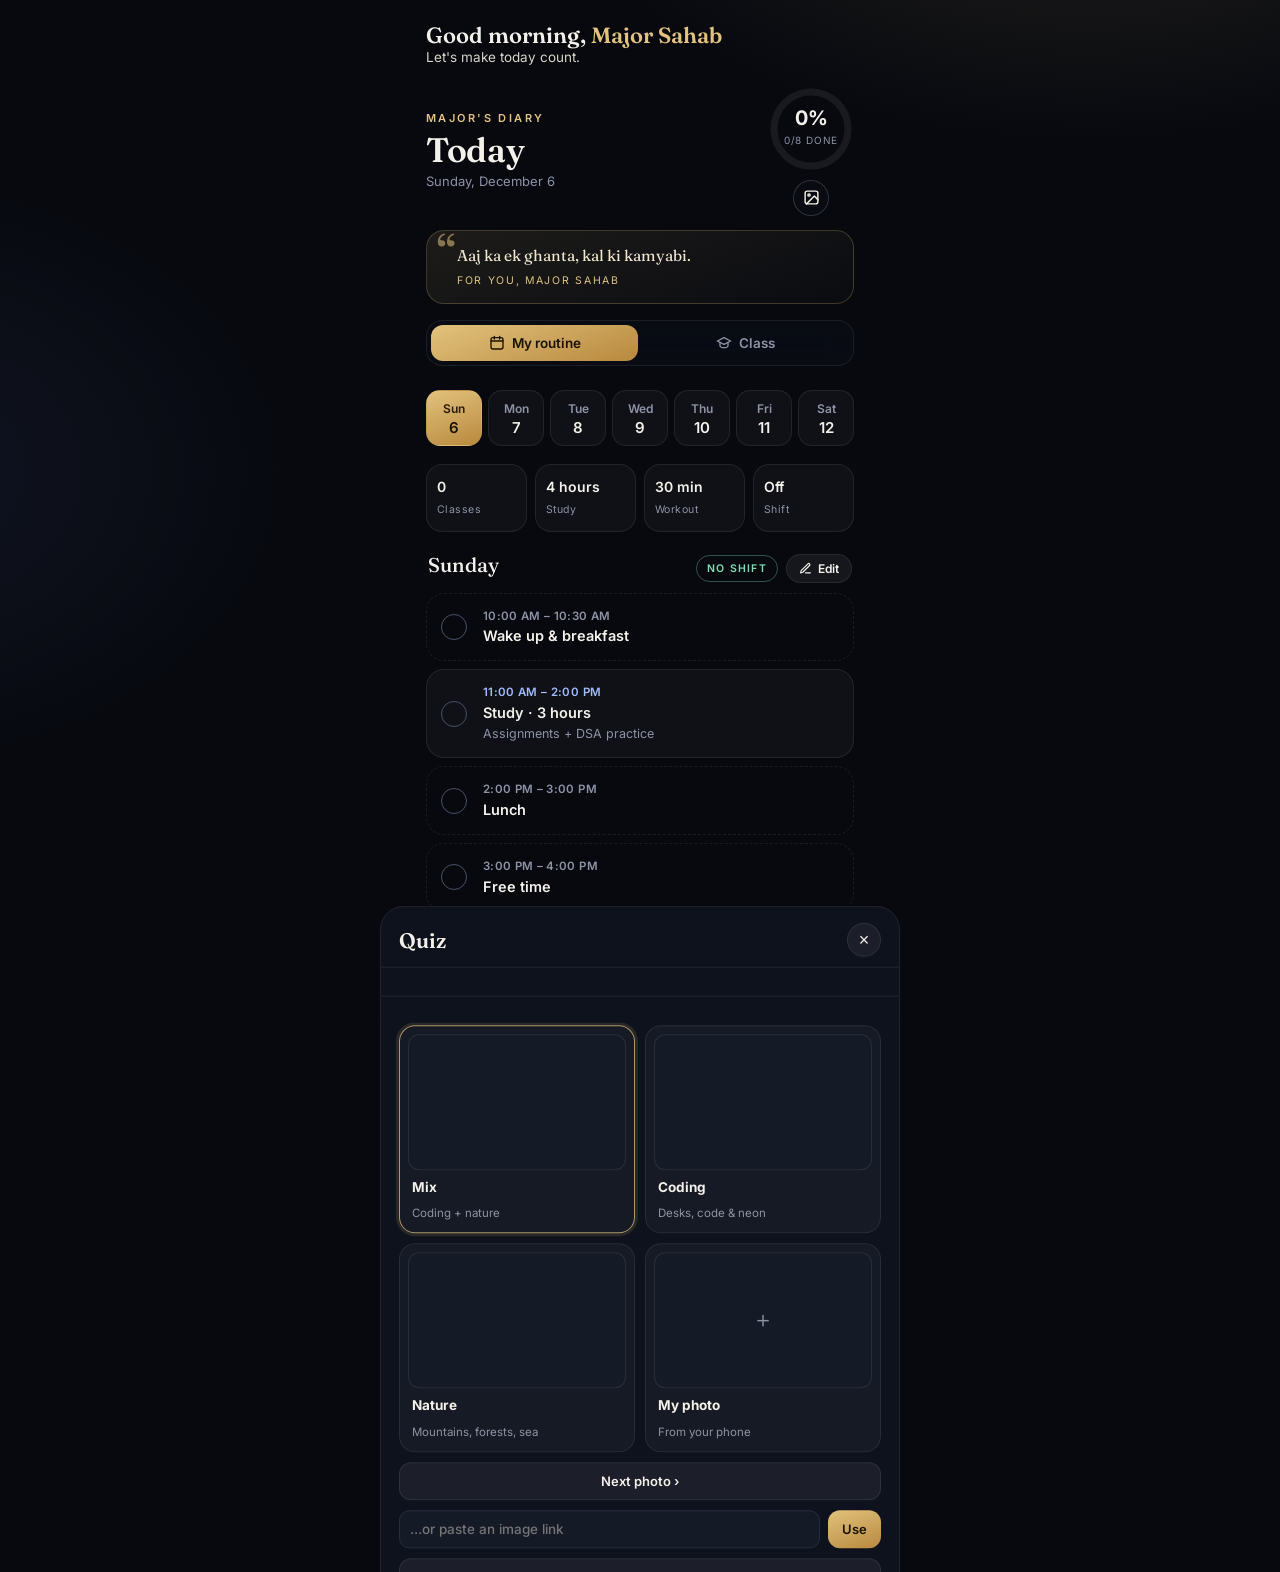
==== commit a1bee45f: "Add class portal and CR panel" ====
--- a/docs/index.html
+++ b/docs/index.html
@@ -118,6 +118,7 @@
 body.photo .greet b{text-shadow:0 2px 18px rgba(0,0,0,.7)}
 footer{text-align:center;color:#5d6377;font-size:11.5px;margin-top:26px}
 </style>
+<link rel="stylesheet" href="class.css">
 </head>
 <body>
 <div class="bg" aria-hidden="true"><div class="bgimg" id="bgA"></div><div class="bgimg" id="bgB"></div><div class="bgshade"></div></div>
@@ -142,6 +143,12 @@
 
   <div class="quote" id="quote" title="Tap for another"><p id="qText"></p><small>For you, <span id="qName"></span></small></div>
 
+  <div class="tabs" role="tablist">
+    <button class="tab on" id="tabRoutine" role="tab"><svg viewBox="0 0 24 24" fill="none" stroke="currentColor" stroke-width="2" stroke-linecap="round" stroke-linejoin="round"><rect x="3" y="4" width="18" height="17" rx="3"/><path d="M3 9h18M8 2v4M16 2v4"/></svg>My routine</button>
+    <button class="tab" id="tabClass" role="tab"><svg viewBox="0 0 24 24" fill="none" stroke="currentColor" stroke-width="2" stroke-linecap="round" stroke-linejoin="round"><path d="M22 9L12 4 2 9l10 5 10-5z"/><path d="M6 11v5c0 1.5 3 3 6 3s6-1.5 6-3v-5"/></svg>Class<i class="dot" id="classDot"></i></button>
+  </div>
+
+  <div id="routineView">
   <nav class="days" id="days" aria-label="Choose day"></nav>
 
   <section class="stats">
@@ -156,7 +163,11 @@
   
   <div class="sample" id="sample"><div>This is a sample routine. Make it yours — edit any day or start from scratch.</div><div style="display:flex;flex-direction:column;gap:6px"><button class="btn gold" id="makeMine">Edit</button><button class="btn ghost" id="blank">Start blank</button></div></div>
   <div class="legend"><span><i style="background:#e2c27d"></i>Class</span><span><i style="background:#9fbcff"></i>Study</span><span><i style="background:#7ee0b4"></i>Workout</span><span><i style="background:#f2a3a3"></i>Shift</span><span><i style="background:#b4a7f0"></i>Sleep</span></div>
-  <footer>Tap an item to mark it done · everything is saved on this device<br><span class="credit" id="credit">Photos from Unsplash</span></footer>
+  </div>
+
+  <div id="classView" hidden></div>
+
+  <footer>Your routine is saved on this device<br><span class="credit" id="credit">Photos from Unsplash</span></footer>
 </main>
 
 <div class="sheet-bg" id="sheetBg"></div>
@@ -190,6 +201,12 @@
     <button class="btn ghost" data-mode="none" id="plainBtn">Plain dark background</button>
     <div class="hint">Your choice is saved on this device</div>
   </div>
+</section>
+<div class="sheet-bg" id="qzSheetBg"></div>
+<section class="sheet" id="qzSheet" role="dialog" aria-modal="true" aria-labelledby="qzTitle">
+  <div class="sheet-h"><div><h3 id="qzTitle">Quiz</h3><small id="qzSub"></small></div><button class="x" id="qzClose" aria-label="Close">×</button></div>
+  <div class="sheet-b" id="qzBody"></div>
+  <div class="sheet-f" id="qzFoot"></div>
 </section>
 <div class="toast" id="toast"></div>
 
@@ -513,5 +530,7 @@
 syncNative();
 if ("serviceWorker" in navigator) addEventListener("load", () => navigator.serviceWorker.register("./sw.js").catch(() => {}));
 </script>
+<script src="config.js"></script>
+<script src="class.js"></script>
 </body>
 </html>
--- a/docs/class.css
+++ b/docs/class.css
@@ -0,0 +1,57 @@
+/* ---------- tabs ---------- */
+.tabs{display:grid;grid-template-columns:1fr 1fr;gap:4px;padding:4px;margin:16px 0 4px;border-radius:16px;background:rgba(12,15,24,.55);border:1px solid var(--line);-webkit-backdrop-filter:blur(14px);backdrop-filter:blur(14px)}
+.tab{appearance:none;border:0;background:transparent;color:var(--mut);padding:10px;border-radius:12px;font:600 13.5px Inter,sans-serif;cursor:pointer;display:flex;gap:7px;align-items:center;justify-content:center;position:relative}
+.tab svg{width:16px;height:16px}
+.tab.on{background:linear-gradient(160deg,var(--gold),var(--gold2));color:#1a1204}
+.tab .dot{width:7px;height:7px;border-radius:9px;background:#f2a3a3;position:absolute;top:8px;right:14px;display:none}
+.tab .dot.show{display:block}
+
+/* ---------- class view ---------- */
+.cls-head{margin:18px 2px 12px;display:flex;justify-content:space-between;align-items:flex-end;gap:10px}
+.cls-head h2{margin:0;font-family:Fraunces,Georgia,serif;font-weight:600;font-size:22px}
+.cls-head small{display:block;color:var(--gold);font-size:11px;letter-spacing:.14em;text-transform:uppercase;margin-bottom:3px}
+.join{margin-top:18px;padding:22px 18px;border-radius:20px;border:1px solid rgba(226,194,125,.25);background:linear-gradient(160deg,rgba(226,194,125,.10),rgba(12,15,24,.6));text-align:center}
+.join h3{font-family:Fraunces,Georgia,serif;font-size:22px;margin:4px 0 6px}
+.join p{color:var(--mut);font-size:13px;margin:0 0 14px}
+.join input{width:100%;text-align:center;letter-spacing:.3em;text-transform:uppercase;background:#151a27;border:1px solid #2a3247;color:var(--ink);border-radius:12px;padding:13px;font:700 18px Inter,sans-serif;margin-bottom:10px}
+.join .err{color:#f2a3a3;font-size:12.5px;min-height:18px}
+.ann{padding:12px 14px;border-radius:16px;margin-bottom:8px;background:rgba(242,163,163,.08);border:1px solid rgba(242,163,163,.25);font-size:13.5px}
+.ann small{display:block;color:#f2a3a3;font-size:10.5px;letter-spacing:.12em;text-transform:uppercase;margin-bottom:3px}
+.chips{display:flex;gap:6px;overflow-x:auto;padding:2px 0 10px;scrollbar-width:none}
+.chips::-webkit-scrollbar{display:none}
+.chip{appearance:none;flex:none;border:1px solid var(--line);background:rgba(12,15,24,.55);color:var(--mut);border-radius:99px;padding:7px 12px;font:600 12px Inter,sans-serif;cursor:pointer}
+.chip.on{color:#1a1204;background:var(--gold);border-color:transparent}
+.seg{display:flex;gap:6px;margin-bottom:10px}
+.seg button{appearance:none;flex:1;border:1px solid var(--line);background:rgba(12,15,24,.55);color:var(--mut);border-radius:12px;padding:9px;font:600 13px Inter,sans-serif;cursor:pointer}
+.seg button.on{color:var(--ink);border-color:rgba(226,194,125,.6)}
+.card{padding:14px;border-radius:18px;background:rgba(12,15,24,.6);border:1px solid var(--line);-webkit-backdrop-filter:blur(14px);backdrop-filter:blur(14px);margin-bottom:8px;display:grid;grid-template-columns:42px 1fr auto;gap:12px;align-items:center}
+.card .ic{width:42px;height:42px;border-radius:12px;display:grid;place-items:center;background:rgba(226,194,125,.12);color:var(--gold)}
+.card .ic svg{width:20px;height:20px}
+.card .sub{font-size:10.5px;color:var(--gold);letter-spacing:.1em;text-transform:uppercase;font-weight:600}
+.card b{display:block;font-size:14.5px;margin-top:1px}
+.card p{margin:3px 0 0;font-size:12.5px;color:var(--mut)}
+.card .meta{font-size:11.5px;color:#6d7488;margin-top:4px}
+.card .go{appearance:none;border:0;border-radius:11px;padding:9px 12px;font:700 12.5px Inter,sans-serif;cursor:pointer;background:linear-gradient(160deg,var(--gold),var(--gold2));color:#1a1204;text-decoration:none;white-space:nowrap}
+.card .go.done{background:rgba(126,224,180,.14);color:var(--ok)}
+.card .go.closed{background:var(--s2);color:var(--mut)}
+.new{display:inline-block;margin-left:6px;padding:1px 6px;border-radius:99px;background:#f2a3a3;color:#2a0d0d;font-size:9.5px;letter-spacing:.08em;vertical-align:2px}
+.muted{color:var(--mut);font-size:13px;text-align:center;padding:24px 10px}
+.cr-link{display:block;text-align:center;margin:18px auto 0;color:var(--mut);font-size:12px;text-decoration:none}
+.cr-link b{color:var(--gold)}
+.notif{margin-top:10px;padding:12px 14px;border-radius:16px;border:1px dashed rgba(226,194,125,.35);font-size:12.5px;color:#e9dcc0;display:flex;gap:10px;align-items:center;justify-content:space-between}
+
+/* ---------- quiz ---------- */
+.qz-top{display:flex;justify-content:space-between;align-items:center;gap:8px}
+.timer{font:700 14px Inter,sans-serif;color:var(--gold);padding:6px 10px;border-radius:10px;background:rgba(226,194,125,.1)}
+.timer.low{color:#f2a3a3;background:rgba(242,163,163,.12)}
+.qcard{background:var(--s1);border:1px solid var(--line);border-radius:16px;padding:14px}
+.qcard h4{margin:0 0 10px;font-size:14.5px;line-height:1.4}
+.qcard h4 span{color:var(--gold);margin-right:6px}
+.opt-a{display:flex;gap:10px;align-items:center;padding:11px 12px;border-radius:12px;border:1px solid #262d40;margin-top:6px;cursor:pointer;font-size:14px}
+.opt-a input{accent-color:#e2c27d;width:18px;height:18px;margin:0}
+.opt-a:has(input:checked){border-color:rgba(226,194,125,.7);background:rgba(226,194,125,.08)}
+.fld{display:block;width:100%;background:#151a27;border:1px solid #262d40;color:var(--ink);border-radius:12px;padding:12px;font:500 14px Inter,sans-serif;margin-top:6px}
+.lbl{font-size:10.5px;color:var(--mut);letter-spacing:.1em;text-transform:uppercase}
+.result{text-align:center;padding:26px 10px}
+.result .big{font:600 54px Fraunces,Georgia,serif;color:var(--gold);line-height:1}
+.result p{color:var(--mut)}
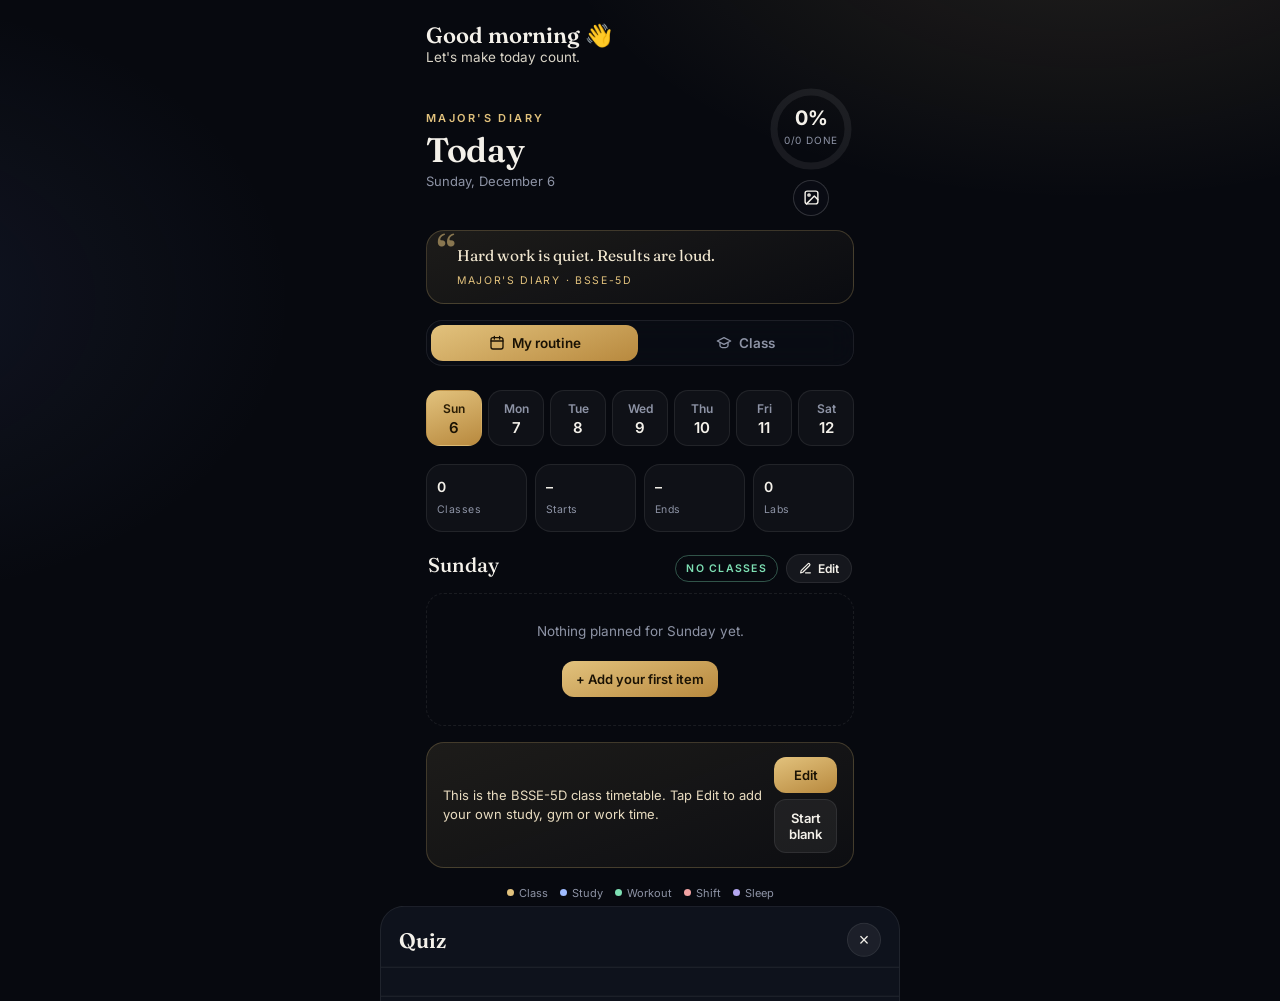
==== commit bc5fac4e: "New BSSE-5D timetable and quick announcements" ====
--- a/docs/index.html
+++ b/docs/index.html
@@ -141,7 +141,7 @@
     </div>
   </header>
 
-  <div class="quote" id="quote" title="Tap for another"><p id="qText"></p><small>For you, <span id="qName"></span></small></div>
+  <div class="quote" id="quote" title="Tap for another"><p id="qText"></p><small>Major's Diary · <span id="qName"></span></small></div>
 
   <div class="tabs" role="tablist">
     <button class="tab on" id="tabRoutine" role="tab"><svg viewBox="0 0 24 24" fill="none" stroke="currentColor" stroke-width="2" stroke-linecap="round" stroke-linejoin="round"><rect x="3" y="4" width="18" height="17" rx="3"/><path d="M3 9h18M8 2v4M16 2v4"/></svg>My routine</button>
@@ -153,15 +153,15 @@
 
   <section class="stats">
     <div class="stat"><b id="sClasses">–</b><span>Classes</span></div>
-    <div class="stat"><b id="sStudy">–</b><span>Study</span></div>
-    <div class="stat"><b id="sWork">–</b><span>Workout</span></div>
-    <div class="stat"><b id="sShift">–</b><span>Shift</span></div>
+    <div class="stat"><b id="sStudy">–</b><span>Starts</span></div>
+    <div class="stat"><b id="sWork">–</b><span>Ends</span></div>
+    <div class="stat"><b id="sShift">–</b><span>Labs</span></div>
   </section>
 
   <div class="sec"><h2 id="dayName"></h2><div class="acts"><span class="tag" id="tag"></span><button class="edit-btn" id="editBtn" aria-label="Edit this day"><svg viewBox="0 0 24 24" fill="none" stroke="currentColor" stroke-width="2.2" stroke-linecap="round" stroke-linejoin="round"><path d="M12 20h9"/><path d="M16.5 3.5a2.1 2.1 0 013 3L7 19l-4 1 1-4z"/></svg>Edit</button></div></div>
   <div class="list" id="list"></div>
   
-  <div class="sample" id="sample"><div>This is a sample routine. Make it yours — edit any day or start from scratch.</div><div style="display:flex;flex-direction:column;gap:6px"><button class="btn gold" id="makeMine">Edit</button><button class="btn ghost" id="blank">Start blank</button></div></div>
+  <div class="sample" id="sample"><div>This is the BSSE-5D class timetable. Tap Edit to add your own study, gym or work time.</div><div style="display:flex;flex-direction:column;gap:6px"><button class="btn gold" id="makeMine">Edit</button><button class="btn ghost" id="blank">Start blank</button></div></div>
   <div class="legend"><span><i style="background:#e2c27d"></i>Class</span><span><i style="background:#9fbcff"></i>Study</span><span><i style="background:#7ee0b4"></i>Workout</span><span><i style="background:#f2a3a3"></i>Shift</span><span><i style="background:#b4a7f0"></i>Sleep</span></div>
   </div>
 
@@ -179,7 +179,7 @@
     <div class="copy" id="copyDays"></div>
   </div>
   <div class="sheet-f">
-    <button class="btn danger" id="resetAll">Reset to sample</button>
+    <button class="btn danger" id="resetAll">Reset timetable</button>
     <button class="btn ghost" id="clearDay">Clear day</button>
     <span class="sp"></span>
     <button class="btn gold" id="saveEd">Save</button>
@@ -212,7 +212,7 @@
 
 
 <script>
-const SAMPLE = [{"name":"Monday","items":[{"s":480,"e":500,"n":"Wake up & get ready","d":"Uni is next door — no rush","k":"life"},{"s":510,"e":570,"n":"Web Engineering","d":"Muniba Bibi · A83-131","k":"class"},{"s":570,"e":630,"n":"Data Structure & Algorithm","d":"Fawad Ali Shah · A83-010","k":"class"},{"s":630,"e":690,"n":"Breakfast + DSA recap","d":"Free slot — eat, then 30 min recap","k":"life"},{"s":690,"e":810,"n":"Operating System Lab","d":"Malik Ihtashim Asif · LAB A83-133","k":"class"},{"s":810,"e":870,"n":"Computer Org. & Assembly","d":"Mehwish Malik · A82 Hall-217A","k":"class"},{"s":870,"e":930,"n":"Design & Analysis of Algorithm","d":"Shahid Akbar · A83-223","k":"class"},{"s":930,"e":990,"n":"Lunch + rest","d":"Recharge after a long class day","k":"life"},{"s":1020,"e":1080,"n":"Study · 1 hour","d":"Review today's lectures","k":"study"},{"s":1110,"e":1150,"n":"Workout · Upper body (home)","d":"Push-ups 4×12 · Pike push-ups 3×10 · Chair dips 3×12 · Plank 3×45s","k":"workout"},{"s":1200,"e":1230,"n":"Dinner","d":"","k":"life"},{"s":1260,"e":1320,"n":"Free time + prep for Tuesday","d":"Bag, notes, lab manual","k":"life"},{"s":1380,"e":1910,"n":"Sleep","d":"No shift tonight — full night's rest","k":"sleep"}]},{"name":"Tuesday","items":[{"s":470,"e":500,"n":"Wake up & get ready","d":"","k":"life"},{"s":510,"e":690,"n":"Data Structure & Algorithm Lab","d":"Fawad Ali Shah · LAB A83-016","k":"class"},{"s":690,"e":735,"n":"Brunch","d":"","k":"life"},{"s":735,"e":795,"n":"Study · 1 hour","d":"DSA lab follow-up","k":"study"},{"s":810,"e":870,"n":"Computer Org. & Assembly","d":"Mehwish Malik · A83-130","k":"class"},{"s":870,"e":930,"n":"Agile Software Development","d":"Sonia Rafaqat · A83-223","k":"class"},{"s":945,"e":1020,"n":"Nap","d":"Sleep bank before the night shift","k":"sleep"},{"s":1020,"e":1035,"n":"Mobility · 15 min","d":"Neck, shoulder & hip mobility · hamstring + back stretch","k":"workout"},{"s":1035,"e":1060,"n":"Meal","d":"Eat before the shift starts","k":"life"},{"s":1065,"e":1560,"n":"Work shift (from home)","d":"Work from home","k":"shift"},{"s":1575,"e":1980,"n":"Sleep","d":"","k":"sleep"}]},{"name":"Wednesday","items":[{"s":540,"e":565,"n":"Wake up & breakfast","d":"","k":"life"},{"s":570,"e":630,"n":"Operating System","d":"Malik Ihtashim Asif · A82 Hall-217A","k":"class"},{"s":630,"e":690,"n":"Data Structure & Algorithm","d":"Fawad Ali Shah · A83-010","k":"class"},{"s":690,"e":735,"n":"Lunch","d":"","k":"life"},{"s":735,"e":795,"n":"Study · 1 hour","d":"Short and focused — recovery day","k":"study"},{"s":810,"e":870,"n":"Design & Analysis of Algorithm","d":"Shahid Akbar · A83-131","k":"class"},{"s":870,"e":990,"n":"Computer Org. & Assembly Lab","d":"Mehwish Malik · Hitech Lab-01","k":"class"},{"s":995,"e":1040,"n":"Power nap","d":"Rest day — no workout","k":"sleep"},{"s":1040,"e":1060,"n":"Meal","d":"","k":"life"},{"s":1065,"e":1560,"n":"Work shift (from home)","d":"Work from home","k":"shift"},{"s":1575,"e":2010,"n":"Sleep","d":"","k":"sleep"}]},{"name":"Thursday","items":[{"s":570,"e":590,"n":"Wake up & breakfast","d":"","k":"life"},{"s":590,"e":620,"n":"Study · 30 min","d":"Quick review before class","k":"study"},{"s":630,"e":690,"n":"Operating System","d":"Malik Ihtashim Asif · A83-130","k":"class"},{"s":690,"e":810,"n":"Web Engineering Lab","d":"Muniba Bibi · LAB A83-005","k":"class"},{"s":810,"e":870,"n":"Agile Software Development","d":"Sonia Rafaqat · A83-132","k":"class"},{"s":870,"e":930,"n":"Design & Analysis of Algorithm","d":"Shahid Akbar · A83-132","k":"class"},{"s":930,"e":960,"n":"Lunch","d":"","k":"life"},{"s":975,"e":1015,"n":"Workout · Lower body (home)","d":"Squats 4×20 · Lunges 3×12/leg · Glute bridges 3×15 · Wall sit 3×45s","k":"workout"},{"s":1020,"e":1060,"n":"Shower + meal","d":"","k":"life"},{"s":1065,"e":1560,"n":"Work shift (from home)","d":"Work from home","k":"shift"},{"s":1575,"e":2025,"n":"Sleep","d":"","k":"sleep"}]},{"name":"Friday","items":[{"s":585,"e":620,"n":"Wake up & breakfast","d":"","k":"life"},{"s":630,"e":690,"n":"Web Engineering","d":"Muniba Bibi · A83-223","k":"class"},{"s":690,"e":750,"n":"Data Structure & Algorithm","d":"Fawad Ali Shah · A83-007","k":"class"},{"s":750,"e":810,"n":"Lunch + break","d":"","k":"life"},{"s":810,"e":930,"n":"Agile Software Development Lab","d":"Sonia Rafaqat · LAB A83-004","k":"class"},{"s":930,"e":990,"n":"Study · 1 hour","d":"Week's notes + pending assignments","k":"study"},{"s":995,"e":1015,"n":"Workout · Core (home)","d":"Crunches 3×20 · Leg raises 3×12 · Mountain climbers 3×30s · Side plank 2×30s","k":"workout"},{"s":1020,"e":1060,"n":"Rest + meal","d":"","k":"life"},{"s":1065,"e":1560,"n":"Work shift (from home)","d":"Work from home","k":"shift"},{"s":1575,"e":2040,"n":"Sleep","d":"","k":"sleep"}]},{"name":"Saturday","items":[{"s":600,"e":630,"n":"Wake up & breakfast","d":"","k":"life"},{"s":660,"e":830,"n":"Deep study · 3 hours","d":"3 × 50 min blocks with 10 min breaks","k":"study"},{"s":840,"e":900,"n":"Lunch","d":"","k":"life"},{"s":900,"e":960,"n":"Errands / free time","d":"","k":"life"},{"s":960,"e":1005,"n":"Workout · Full body (home)","d":"4 rounds: 10 burpees · 15 push-ups · 20 squats · 30 jumping jacks · 40s plank","k":"workout"},{"s":1020,"e":1060,"n":"Shower + meal","d":"","k":"life"},{"s":1065,"e":1560,"n":"Work shift (from home)","d":"Work from home","k":"shift"},{"s":1575,"e":2040,"n":"Sleep","d":"","k":"sleep"}]},{"name":"Sunday","items":[{"s":600,"e":630,"n":"Wake up & breakfast","d":"","k":"life"},{"s":660,"e":840,"n":"Study · 3 hours","d":"Assignments + DSA practice","k":"study"},{"s":840,"e":900,"n":"Lunch","d":"","k":"life"},{"s":900,"e":960,"n":"Free time","d":"","k":"life"},{"s":960,"e":990,"n":"Workout · HIIT (home)","d":"5 min warm-up · 20 min HIIT (40s on / 20s off) · 5 min stretch","k":"workout"},{"s":1020,"e":1080,"n":"Weekly review","d":"Plan the week, check deadlines","k":"study"},{"s":1200,"e":1230,"n":"Dinner","d":"","k":"life"},{"s":1350,"e":1920,"n":"Sleep","d":"Early night — 8:30 AM class tomorrow","k":"sleep"}]}];
+const SAMPLE = [{"name":"Monday","items":[{"s":510,"e":570,"n":"Web Engineering","d":"Muniba Bibi · A83-131","k":"class"},{"s":570,"e":630,"n":"Data Structure & Algorithm","d":"Fawad Ali Shah · A83-010","k":"class"},{"s":690,"e":810,"n":"Operating System Lab","d":"Malik Ihtashim Asif · LAB A83-133","k":"class"},{"s":810,"e":860,"n":"Computer Org. & Assembly","d":"Mehwish Malik · A82 Hall-217A","k":"class"},{"s":860,"e":910,"n":"Design & Analysis of Algorithm","d":"Shahid Akbar · A83-223","k":"class"}]},{"name":"Tuesday","items":[{"s":510,"e":690,"n":"Data Structure & Algorithm Lab","d":"Fawad Ali Shah · LAB A83-016","k":"class"},{"s":810,"e":860,"n":"Computer Org. & Assembly","d":"Mehwish Malik · A83-130","k":"class"},{"s":860,"e":910,"n":"Agile Software Development","d":"Sonia Rafaqat · A83-223","k":"class"}]},{"name":"Wednesday","items":[{"s":570,"e":630,"n":"Operating System","d":"Malik Ihtashim Asif · A82 Hall-217A","k":"class"},{"s":630,"e":690,"n":"Data Structure & Algorithm","d":"Fawad Ali Shah · A83-010","k":"class"},{"s":810,"e":860,"n":"Design & Analysis of Algorithm","d":"Shahid Akbar · A83-131","k":"class"},{"s":860,"e":960,"n":"Computer Org. & Assembly Lab","d":"Mehwish Malik · Hitech Lab-01","k":"class"}]},{"name":"Thursday","items":[{"s":630,"e":690,"n":"Operating System","d":"Malik Ihtashim Asif · A83-130","k":"class"},{"s":810,"e":860,"n":"Agile Software Development","d":"Sonia Rafaqat · A83-132","k":"class"},{"s":860,"e":910,"n":"Design & Analysis of Algorithm","d":"Shahid Akbar · A83-132","k":"class"}]},{"name":"Friday","items":[{"s":510,"e":630,"n":"Web Engineering Lab","d":"Muniba Bibi · LAB A83-01","k":"class"},{"s":630,"e":690,"n":"Web Engineering","d":"Muniba Bibi · A83-223","k":"class"},{"s":690,"e":750,"n":"Data Structure & Algorithm","d":"Fawad Ali Shah · A83-007","k":"class"},{"s":810,"e":910,"n":"Agile Software Development Lab","d":"Sonia Rafaqat · LAB A83-004","k":"class"}]},{"name":"Saturday","items":[]},{"name":"Sunday","items":[]}];
 const short = ["Mon","Tue","Wed","Thu","Fri","Sat","Sun"];
 const NAMES = ["Monday","Tuesday","Wednesday","Thursday","Friday","Saturday","Sunday"];
 const TYPES = [["class","Class"],["study","Study"],["workout","Workout"],["shift","Work / shift"],["sleep","Sleep / nap"],["life","Other"]];
@@ -271,11 +271,13 @@
   const sum = t => list.filter(i => i.k === t && i.e != null).reduce((a, i) => a + (i.e - i.s), 0);
   const shift = list.find(i => i.k === "shift");
   $("sClasses").textContent = list.filter(i => i.k === "class").length;
-  $("sStudy").textContent = dur(sum("study")) || "–";
-  $("sWork").textContent = dur(sum("workout")) || "Rest";
-  $("sShift").textContent = shift ? fmt(shift.s) : "Off";
-  $("tag").textContent = shift ? "Shift day" : "No shift";
-  $("tag").className = "tag" + (shift ? "" : " off");
+  const cls = list.filter(i => i.k === "class");
+  const short12 = m => fmt(m).replace(":00 ", " ").replace(" AM", "").replace(" PM", "");
+  $("sStudy").textContent = cls.length ? short12(cls[0].s) : "–";
+  $("sWork").textContent = cls.length ? short12(Math.max(...cls.map(i => i.e ?? i.s))) : "–";
+  $("sShift").textContent = cls.filter(i => /lab/i.test(i.n)).length;
+  $("tag").textContent = cls.length ? (cls.length === 1 ? "1 class" : cls.length + " classes") : "No classes";
+  $("tag").className = "tag" + (cls.length ? "" : " off");
 
   $("list").innerHTML = list.length ? list.map((it, i) =>
     `<div class="item k-${esc(it.k)}${done.includes(i) ? " done" : ""}${i === cur ? " now" : ""}" data-i="${i}" role="checkbox" aria-checked="${done.includes(i)}" tabindex="0">
@@ -362,8 +364,8 @@
   saveWeek(NAMES.map(name => ({ name, items: [] }))); render(); openEditor();
 }
 function resetSample(){
-  if (!confirm("Reset to the sample routine? Your own routine will be removed.")) return;
-  saveWeek(null); closeEditor(); render(); toast("Sample routine restored");
+  if (!confirm("Reset to the class timetable? Your own changes will be removed.")) return;
+  saveWeek(null); closeEditor(); render(); toast("Class timetable restored");
 }
 function toast(t){ const el = $("toast"); el.textContent = t; el.classList.add("show"); clearTimeout(toast.t); toast.t = setTimeout(() => el.classList.remove("show"), 1800); }
 
@@ -495,16 +497,17 @@
   "Focus rakho, baaki sab khud ho jayega."
 ];
 const NAME_KEY = "md-name";
-let userName = get(NAME_KEY, "Major Sahab"), qIdx = Math.floor(Math.random() * QUOTES.length);
+let userName = get(NAME_KEY, ""), qIdx = Math.floor(Math.random() * QUOTES.length);
 function greet(){
   const h = new Date().getHours();
   const [hi, sub] = h >= 5 && h < 12 ? ["Good morning", "Let's make today count."]
     : h >= 12 && h < 17 ? ["Good afternoon", "Keep the momentum going."]
     : h >= 17 && h < 21 ? ["Good evening", "Strong finish to the day."]
     : ["Good night", "Shift mode on — stay sharp, then rest well."];
-  $("hello").innerHTML = hi + ', <span>' + esc(userName) + '</span>';
+  $("hello").innerHTML = userName ? hi + ', <span>' + esc(userName) + '</span>' : hi + ' <span>👋</span>';
+  $("hello").title = userName ? "Tap to change your name" : "Tap to add your name";
   $("helloSub").textContent = sub;
-  $("qName").textContent = userName;
+  $("qName").textContent = userName || "BSSE-5D";
 }
 function nextQuote(){
   const q = $("quote"); q.style.opacity = 0;
@@ -513,7 +516,7 @@
 $("qText").textContent = QUOTES[qIdx];
 $("quote").onclick = nextQuote;
 $("hello").onclick = () => {
-  const n = prompt("What should I call you?", userName);
+  const n = prompt("What should I call you?", userName || "");
   if (n && n.trim()) { userName = n.trim().slice(0, 30); put(NAME_KEY, userName); greet(); toast("Hello, " + userName + "!"); }
 };
 greet();
